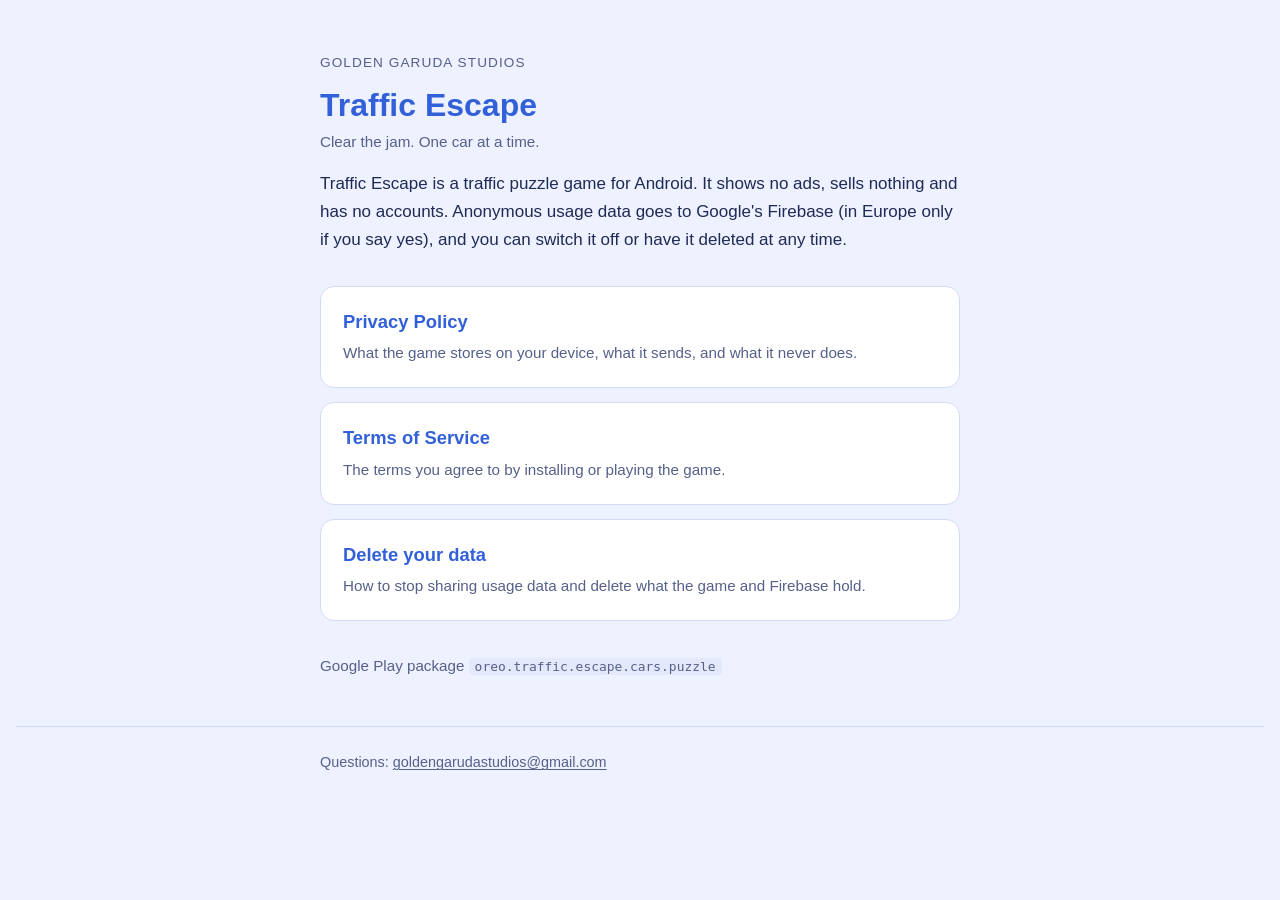
==== index.html @ b9831e78 "Privacy Policy, Terms of Service and data deletion for Traffic Escape Co-Authored-By: Claude Opus 5." ====
<!DOCTYPE html>
<html lang="en">
<head>
<meta charset="utf-8">
<meta name="viewport" content="width=device-width, initial-scale=1">
<title>Traffic Escape — Legal</title>
<meta name="description" content="Privacy Policy, Terms of Service and data deletion for Traffic Escape, a traffic puzzle game by Golden Garuda Studios.">
<meta name="color-scheme" content="light dark">
<link rel="stylesheet" href="style.css">
</head>
<body>

<header>
	<p class="eyebrow">Golden Garuda Studios</p>
	<h1>Traffic Escape</h1>
	<p class="meta">Clear the jam. One car at a time.</p>
</header>

<main>

	<p>
		Traffic Escape is a traffic puzzle game for Android. It shows no ads, sells
		nothing and has no accounts. Anonymous usage data goes to Google's Firebase (in
		Europe only if you say yes), and you can switch it off or have it deleted at any
		time.
	</p>

	<ul class="cards">
		<li>
			<a href="privacy/">
				<strong>Privacy Policy</strong>
				<span>What the game stores on your device, what it sends, and what it never does.</span>
			</a>
		</li>
		<li>
			<a href="terms/">
				<strong>Terms of Service</strong>
				<span>The terms you agree to by installing or playing the game.</span>
			</a>
		</li>
		<li>
			<a href="delete-data/">
				<strong>Delete your data</strong>
				<span>How to stop sharing usage data and delete what the game and Firebase hold.</span>
			</a>
		</li>
	</ul>

	<p class="meta">
		Google Play package <span class="package">oreo.traffic.escape.cars.puzzle</span>
	</p>

</main>

<hr>

<footer>
	<p>
		Questions:
		<a href="mailto:goldengarudastudios@gmail.com">goldengarudastudios@gmail.com</a>
	</p>
</footer>

</body>
</html>
---- style.css ----
/* Block Puzzle Color Blast legal pages.
   Colours follow the game's Home screen: a pale indigo page for light mode, the
   game's deep indigo for dark mode. No webfont and no external request of any
   kind - a privacy policy that asks a third party for a font is a contradiction,
   and it is the sort of thing that has lost GDPR rulings. */

:root {
	--bg: #eef1ff;
	--surface: #ffffff;
	--inset: #e3e8fb;
	--primary: #3160d8;
	--text: #1f2a55;
	--muted: #56608a;
	--rule: #d3daf5;
}

@media (prefers-color-scheme: dark) {
	:root {
		--bg: #1d2a6b;
		--surface: #26368a;
		--inset: #17225a;
		--primary: #ffc93a;
		--text: #f2f5ff;
		--muted: #bfd0ff;
		--rule: #34479e;
	}
}

* { box-sizing: border-box; }

html { -webkit-text-size-adjust: 100%; }

body {
	margin: 0;
	padding: 0 16px 96px;
	background: var(--bg);
	color: var(--text);
	font-family: ui-rounded, "Segoe UI", Roboto, -apple-system, BlinkMacSystemFont,
		"Helvetica Neue", Arial, sans-serif;
	font-size: 17px;
	line-height: 1.65;
}

main, header, footer { max-width: 40rem; margin: 0 auto; }

header { padding: 48px 0 8px; }

.eyebrow {
	display: inline-block;
	margin: 0 0 4px;
	color: var(--muted);
	font-size: 0.85rem;
	letter-spacing: 0.08em;
	text-transform: uppercase;
}

h1 {
	margin: 8px 0 4px;
	color: var(--primary);
	font-size: 2rem;
	line-height: 1.2;
	font-weight: 800;
}

h2 {
	margin: 40px 0 8px;
	font-size: 1.2rem;
	font-weight: 700;
	line-height: 1.3;
}

p, li { margin: 0 0 14px; }

ul { padding-left: 1.25rem; }

li { margin-bottom: 8px; }

a {
	color: var(--primary);
	text-decoration-thickness: 1px;
	text-underline-offset: 2px;
}

a:focus-visible {
	outline: 2px solid var(--primary);
	outline-offset: 3px;
	border-radius: 2px;
}

.meta {
	margin: 0 0 8px;
	color: var(--muted);
	font-size: 0.95rem;
}

.package {
	font-family: ui-monospace, SFMono-Regular, Menlo, Consolas, monospace;
	font-size: 0.85em;
	background: var(--inset);
	padding: 1px 6px;
	border-radius: 4px;
}

.lede {
	background: var(--surface);
	border: 1px solid var(--rule);
	border-radius: 14px;
	padding: 20px 22px 8px;
	margin: 28px 0 8px;
}

.lede h2 { margin-top: 0; }

hr {
	border: 0;
	border-top: 1px solid var(--rule);
	margin: 48px 0 24px;
}

footer {
	color: var(--muted);
	font-size: 0.9rem;
}

footer a { color: var(--muted); }

/* Landing page cards */
.cards {
	display: grid;
	gap: 14px;
	margin: 32px 0;
	padding: 0;
	list-style: none;
}

.cards li { margin: 0; }

.cards a {
	display: block;
	background: var(--surface);
	border: 1px solid var(--rule);
	border-radius: 14px;
	padding: 20px 22px;
	text-decoration: none;
	color: inherit;
}

.cards a:hover { border-color: var(--primary); }

.cards strong {
	display: block;
	color: var(--primary);
	font-size: 1.15rem;
	margin-bottom: 2px;
}

.cards span { color: var(--muted); font-size: 0.95rem; }
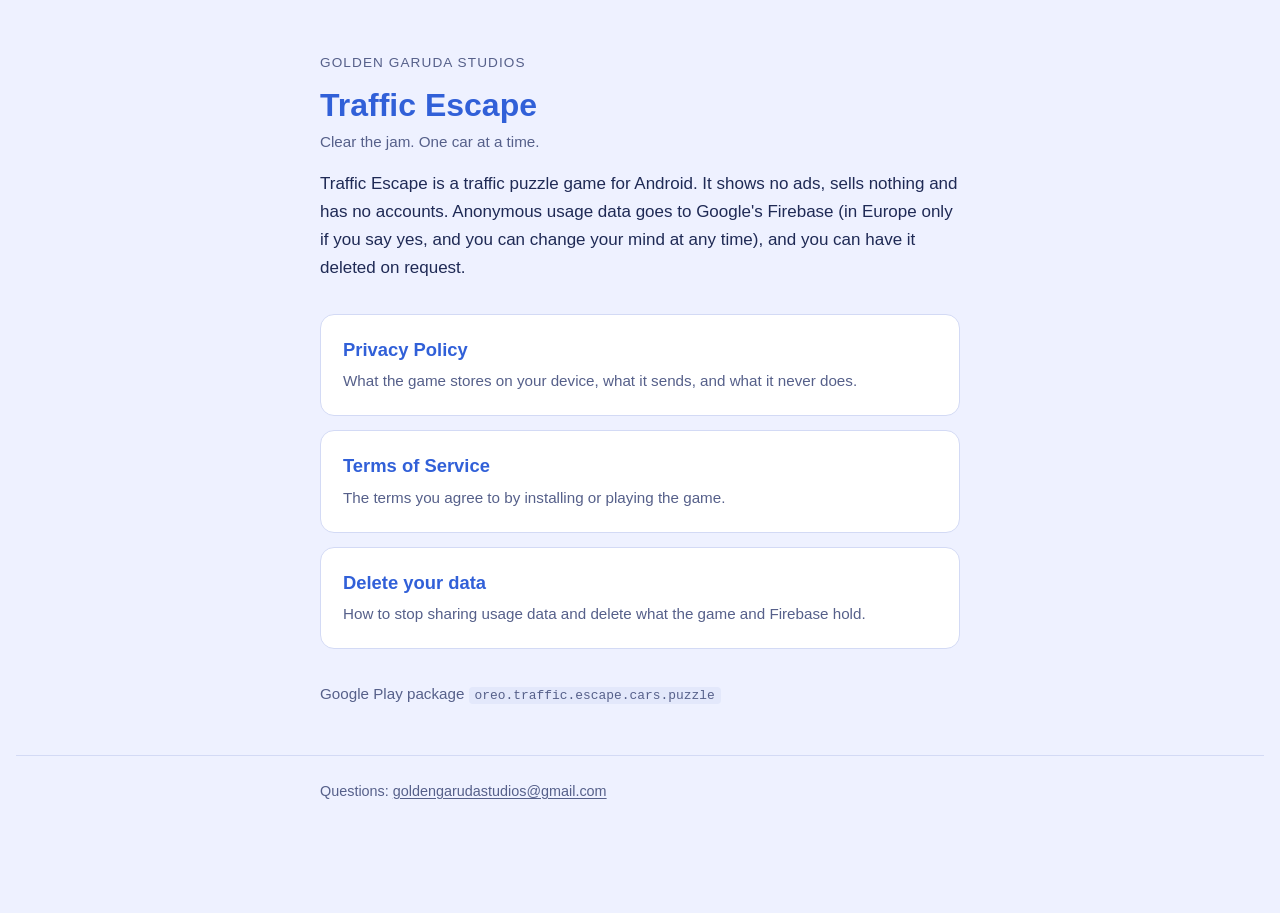
==== commit 32f91b4e: "Share usage data switch is now only in the EEA, UK and Switzerland Elsewhere usage data is always on" ====
--- a/index.html
+++ b/index.html
@@ -21,8 +21,8 @@
 	<p>
 		Traffic Escape is a traffic puzzle game for Android. It shows no ads, sells
 		nothing and has no accounts. Anonymous usage data goes to Google's Firebase (in
-		Europe only if you say yes), and you can switch it off or have it deleted at any
-		time.
+		Europe only if you say yes, and you can change your mind at any time), and you can
+		have it deleted on request.
 	</p>
 
 	<ul class="cards">
